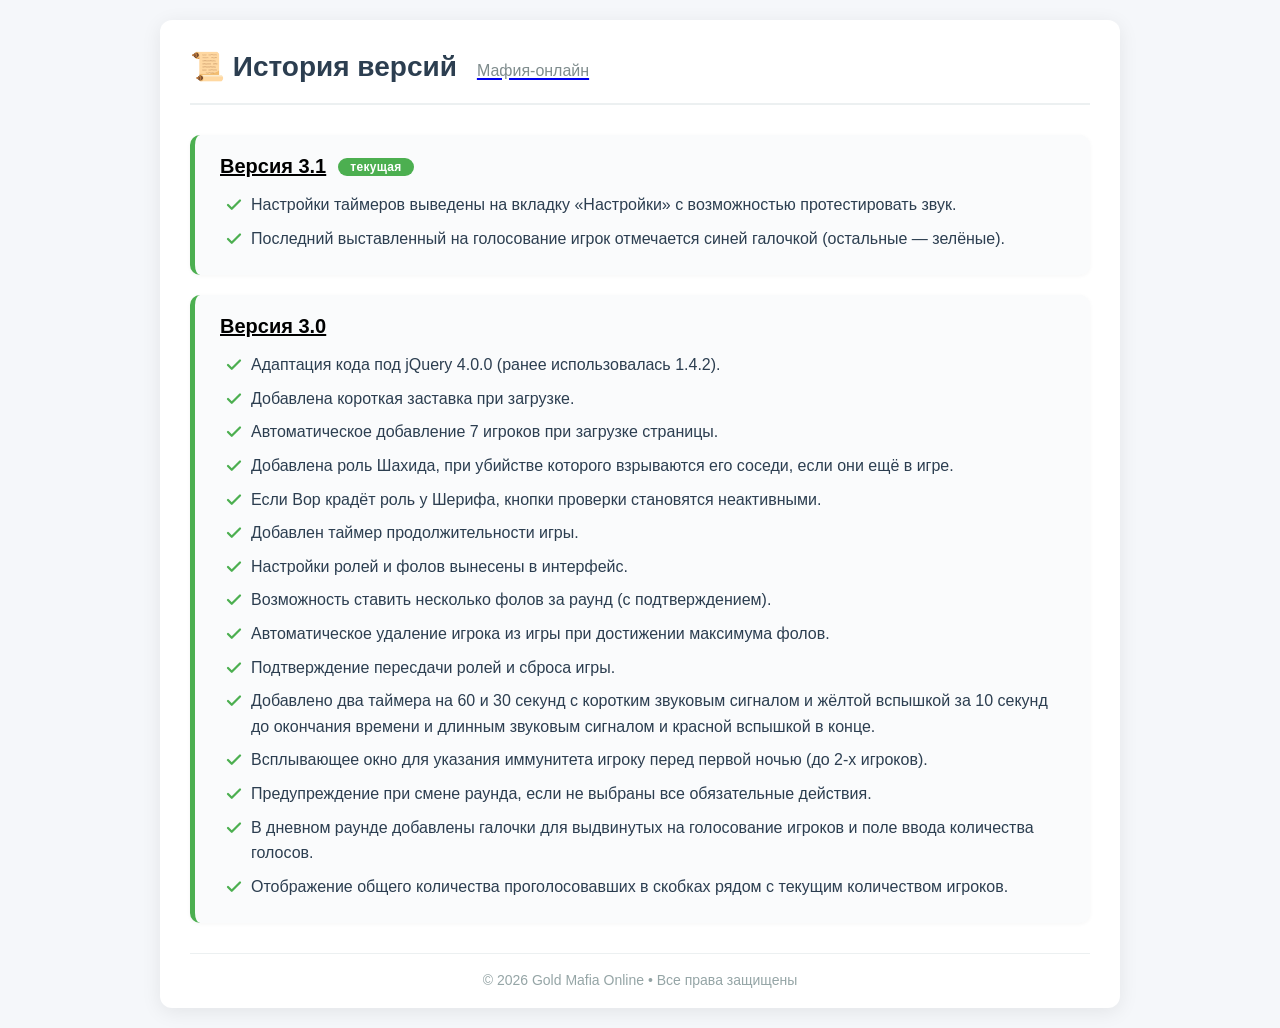
==== history.html @ e8deec8f "Add files via upload" ====
<!DOCTYPE html>
<html lang="ru">
<head>
    <meta charset="UTF-8">
    <meta name="viewport" content="width=device-width, initial-scale=1.0">
    <title>История изменений Мафия-онлайн</title>
    <style>
        body {
            font-family: 'Segoe UI', Tahoma, Geneva, Verdana, sans-serif;
            background: #f5f7fa;
            margin: 0;
            padding: 20px;
            color: #333;
        }
        .container {
            max-width: 900px;
            margin: 0 auto;
            background: #fff;
            border-radius: 12px;
            box-shadow: 0 4px 20px rgba(0,0,0,0.08);
            padding: 30px 30px 20px;
        }
        h1 {
            font-size: 28px;
            margin: 0 0 10px;
            color: #2c3e50;
            display: flex;
            align-items: center;
            gap: 10px;
        }
        h1 small {
            font-size: 16px;
            font-weight: normal;
            color: #7f8c8d;
            margin-left: 10px;
        }
        .subtitle {
            color: #7f8c8d;
            margin-top: -5px;
            margin-bottom: 30px;
            border-bottom: 2px solid #ecf0f1;
            padding-bottom: 15px;
        }
        .version-list {
            display: flex;
            flex-direction: column;
            gap: 20px;
        }
        .version-item {
            background: #fafbfc;
            border-radius: 10px;
            padding: 20px 25px;
            border-left: 5px solid #4CAF50;
            transition: all 0.2s;
            box-shadow: 0 1px 4px rgba(0,0,0,0.04);
        }
        .version-item:hover {
            background: #f0f4f8;
            border-left-color: #2e7d32;
            box-shadow: 0 2px 8px rgba(0,0,0,0.06);
        }
        .version-item .ver {
            font-size: 20px;
            font-weight: 700;
            color: #1a2b3c;
            display: flex;
            align-items: center;
            gap: 12px;
        }
        .version-item .ver .badge {
            background: #4CAF50;
            color: #fff;
            font-size: 12px;
            font-weight: 600;
            padding: 2px 12px;
            border-radius: 20px;
            letter-spacing: 0.3px;
        }
        .version-item .ver .date {
            font-size: 14px;
            font-weight: 400;
            color: #7f8c8d;
            margin-left: auto;
        }
        .version-item .desc {
            margin-top: 10px;
            padding-left: 5px;
            line-height: 1.6;
            color: #2c3e50;
        }
        .version-item .desc ul {
            list-style: none;
            padding: 0;
            margin: 6px 0 0;
        }
        .version-item .desc ul li {
            padding: 4px 0 4px 28px;
			background-image: url('data:image/svg+xml;utf8,<svg xmlns="http://www.w3.org/2000/svg" width="16" height="16" viewBox="0 0 24 24" fill="none" stroke="%234CAF50" stroke-width="3" stroke-linecap="round" stroke-linejoin="round"><polyline points="20 6 9 17 4 12"/></svg>');
			background-repeat: no-repeat;
			background-position: 0 8px; /* смещение галочек вниз */
			padding-left: 26px; /* чтобы текст не наезжал на иконку */
            background-size: 18px;
        }
        .footer {
            margin-top: 30px;
            text-align: center;
            font-size: 14px;
            color: #95a5a6;
            border-top: 1px solid #ecf0f1;
            padding-top: 18px;
        }
        @media (max-width: 600px) {
            .container { padding: 20px; }
            .version-item { padding: 15px; }
            .version-item .ver { font-size: 18px; flex-wrap: wrap; }
            .version-item .ver .date { margin-left: 0; width: 100%; }
        }
    </style>
</head>
<body>
    <div class="container">
        <h1>
            📜 История версий
            <a href="../../index.php"><small><nobr>Мафия-онлайн</nobr></small></a>
        </h1>
        <div class="subtitle"> <!-- Все изменения в хронологическом порядке (от последней версии к самой первой)--></div>

        <div class="version-list">

            <!-- Версия 3.1 -->
            <div class="version-item">
                <div class="ver">
					<a href="./old/3.1" style="color: #000;"><span>Версия 3.1</span></a>
                    <span class="badge">текущая</span>
                    <span class="date"></span>
                </div>
                <div class="desc">
                    <ul>
                        <li>Настройки таймеров выведены на вкладку «Настройки» с возможностью протестировать звук.</li>
                        <li>Последний выставленный на голосование игрок отмечается синей галочкой (остальные — зелёные).</li>
                    </ul>
                </div>
            </div>

            <!-- Версия 3.0 -->
            <div class="version-item">
                <div class="ver">
					<a href="./old/3.0" style="color: #000;"><span>Версия 3.0</span></a>
                    <span class="date"></span>
                </div>
                <div class="desc">
                    <ul>
                        <li>Адаптация кода под jQuery 4.0.0 (ранее использовалась 1.4.2).</li>
                        <li>Добавлена короткая заставка при загрузке.</li>
                        <li>Автоматическое добавление 7 игроков при загрузке страницы.</li>
                        <li>Добавлена роль Шахида, при убийстве которого взрываются его соседи, если они ещё в игре.</li>
                        <li>Если Вор крадёт роль у Шерифа, кнопки проверки становятся неактивными.</li>
                        <li>Добавлен таймер продолжительности игры.</li>
                        <li>Настройки ролей и фолов вынесены в интерфейс.</li>
                        <li>Возможность ставить несколько фолов за раунд (с подтверждением).</li>
                        <li>Автоматическое удаление игрока из игры при достижении максимума фолов.</li>
                        <li>Подтверждение пересдачи ролей и сброса игры.</li>
                        <li>Добавлено два таймера на 60 и 30 секунд с коротким звуковым сигналом и жёлтой вспышкой 
							за 10 секунд до окончания времени и длинным звуковым сигналом и красной вспышкой в конце.</li>
                        <li>Всплывающее окно для указания иммунитета игроку перед первой ночью (до 2-х игроков).</li>
                        <li>Предупреждение при смене раунда, если не выбраны все обязательные действия.</li>
                        <li>В дневном раунде добавлены галочки для выдвинутых на голосование игроков и 
							поле ввода количества голосов.</li>
                        <li>Отображение общего количества проголосовавших в скобках рядом с текущим количеством игроков.</li>
                    </ul>
                </div>
            </div>
        </div>

        <div class="footer">
            © 2026 Gold Mafia Online • Все права защищены
        </div>
    </div>
</body>
</html>
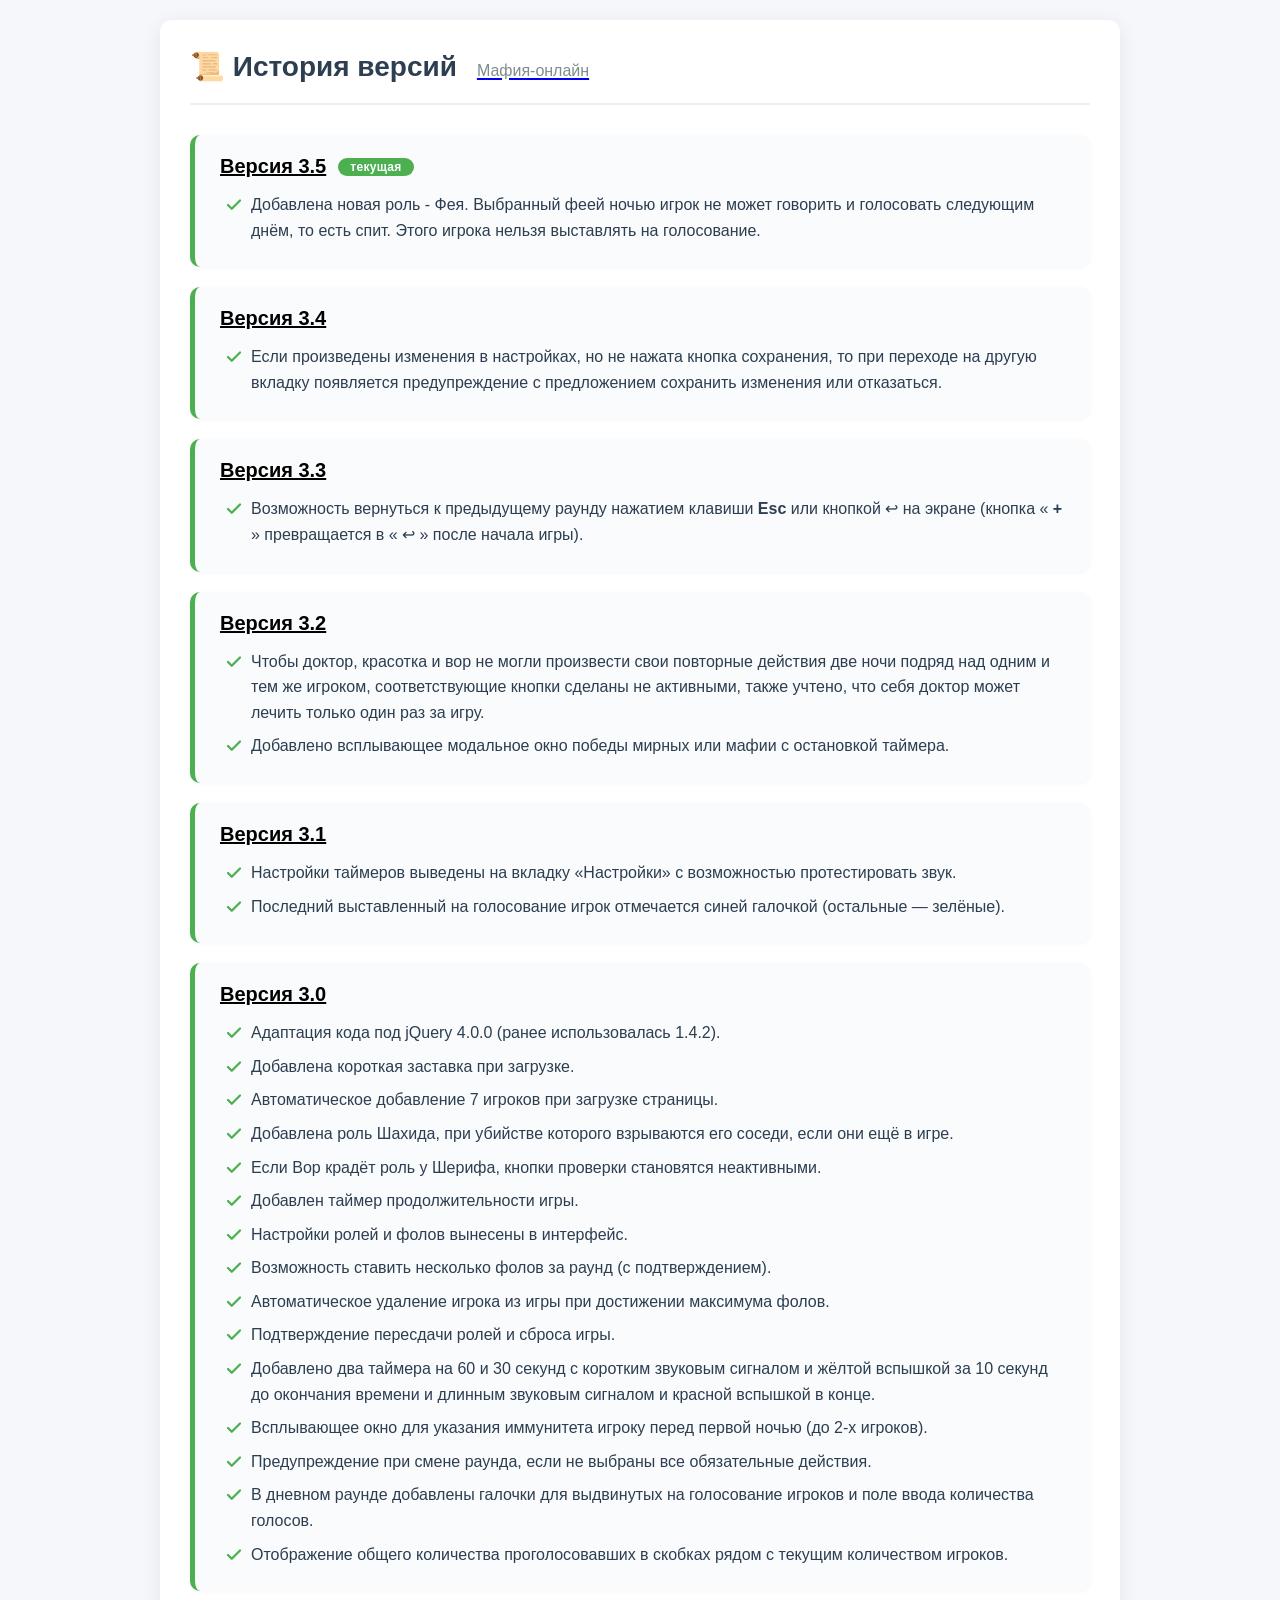
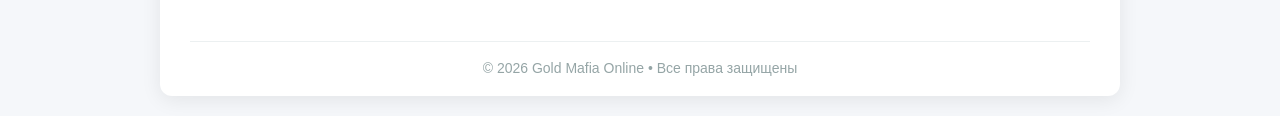
==== commit 822b5c9d: "Add files via upload" ====
--- a/history.html
+++ b/history.html
@@ -121,17 +121,77 @@
     <div class="container">
         <h1>
             📜 История версий
-            <a href="../../index.php"><small><nobr>Мафия-онлайн</nobr></small></a>
+            <a href="index.html"><small><nobr>Мафия-онлайн</nobr></small></a>
         </h1>
         <div class="subtitle"> <!-- Все изменения в хронологическом порядке (от последней версии к самой первой)--></div>
 
         <div class="version-list">
+            <!-- Версия 3.5 -->
+            <div class="version-item">
+                <div class="ver">
+					<a href="index.html" style="color: #000;"><span>Версия 3.5</span></a>
+                    <span class="badge">текущая</span>
+                    <span class="date"></span>
+                </div>
+                <div class="desc">
+                    <ul>
+						<li>Добавлена новая роль - Фея.
+						Выбранный феей ночью игрок не может говорить и голосовать следующим днём, то есть спит. 
+						Этого игрока нельзя выставлять на голосование.</li>
+					</ul>
+                </div>
+            </div>
+
+        <div class="version-list">
+            <!-- Версия 3.4 -->
+            <div class="version-item">
+                <div class="ver">
+					<a href="./old/3.4/index.html" style="color: #000;"><span>Версия 3.4</span></a>
+                    <span class="date"></span>
+                </div>
+                <div class="desc">
+                    <ul>
+						<li>Если произведены изменения в настройках, но не нажата кнопка сохранения, 
+						то при переходе на другую вкладку появляется предупреждение с предложением 
+						сохранить изменения или отказаться.</li>
+					</ul>
+                </div>
+            </div>
+
+            <!-- Версия 3.3 -->
+            <div class="version-item">
+                <div class="ver">
+					<a href="./old/3.3/index.html" style="color: #000;"><span>Версия 3.3</span></a>
+                    <span class="date"></span>
+                </div>
+                <div class="desc">
+					<ul>
+						<li>Возможность вернуться к предыдущему раунду нажатием клавиши <b>Esc</b> или 
+						кнопкой ↩ на экране (кнопка « <b>+</b> » превращается в « ↩ » после начала игры).</li>
+						</ul>
+                </div>
+            </div>
+
+            <!-- Версия 3.2 -->
+            <div class="version-item">
+                <div class="ver">
+					<a href="./old/3.2/index.html" style="color: #000;"><span>Версия 3.2</span></a>
+                    <span class="date"></span>
+                </div>
+                <div class="desc">
+                    <ul>
+                        <li>Чтобы доктор, красотка и вор не могли произвести свои повторные действия 
+						две ночи подряд над одним и тем же игроком, соответствующие кнопки сделаны 
+						не активными, также учтено, что себя доктор может лечить только один раз за игру.</li>
+                        <li>Добавлено всплывающее модальное окно победы мирных или мафии с остановкой таймера.</li>
+                    </ul>
+                </div>
+            </div>
 
             <!-- Версия 3.1 -->
             <div class="version-item">
                 <div class="ver">
-					<a href="./old/3.1" style="color: #000;"><span>Версия 3.1</span></a>
-                    <span class="badge">текущая</span>
+					<a href="./old/3.1/index.html" style="color: #000;"><span>Версия 3.1</span></a>
                     <span class="date"></span>
                 </div>
                 <div class="desc">
@@ -145,7 +205,7 @@
             <!-- Версия 3.0 -->
             <div class="version-item">
                 <div class="ver">
-					<a href="./old/3.0" style="color: #000;"><span>Версия 3.0</span></a>
+					<a href="./old/3.0/index.html" style="color: #000;"><span>Версия 3.0</span></a>
                     <span class="date"></span>
                 </div>
                 <div class="desc">
